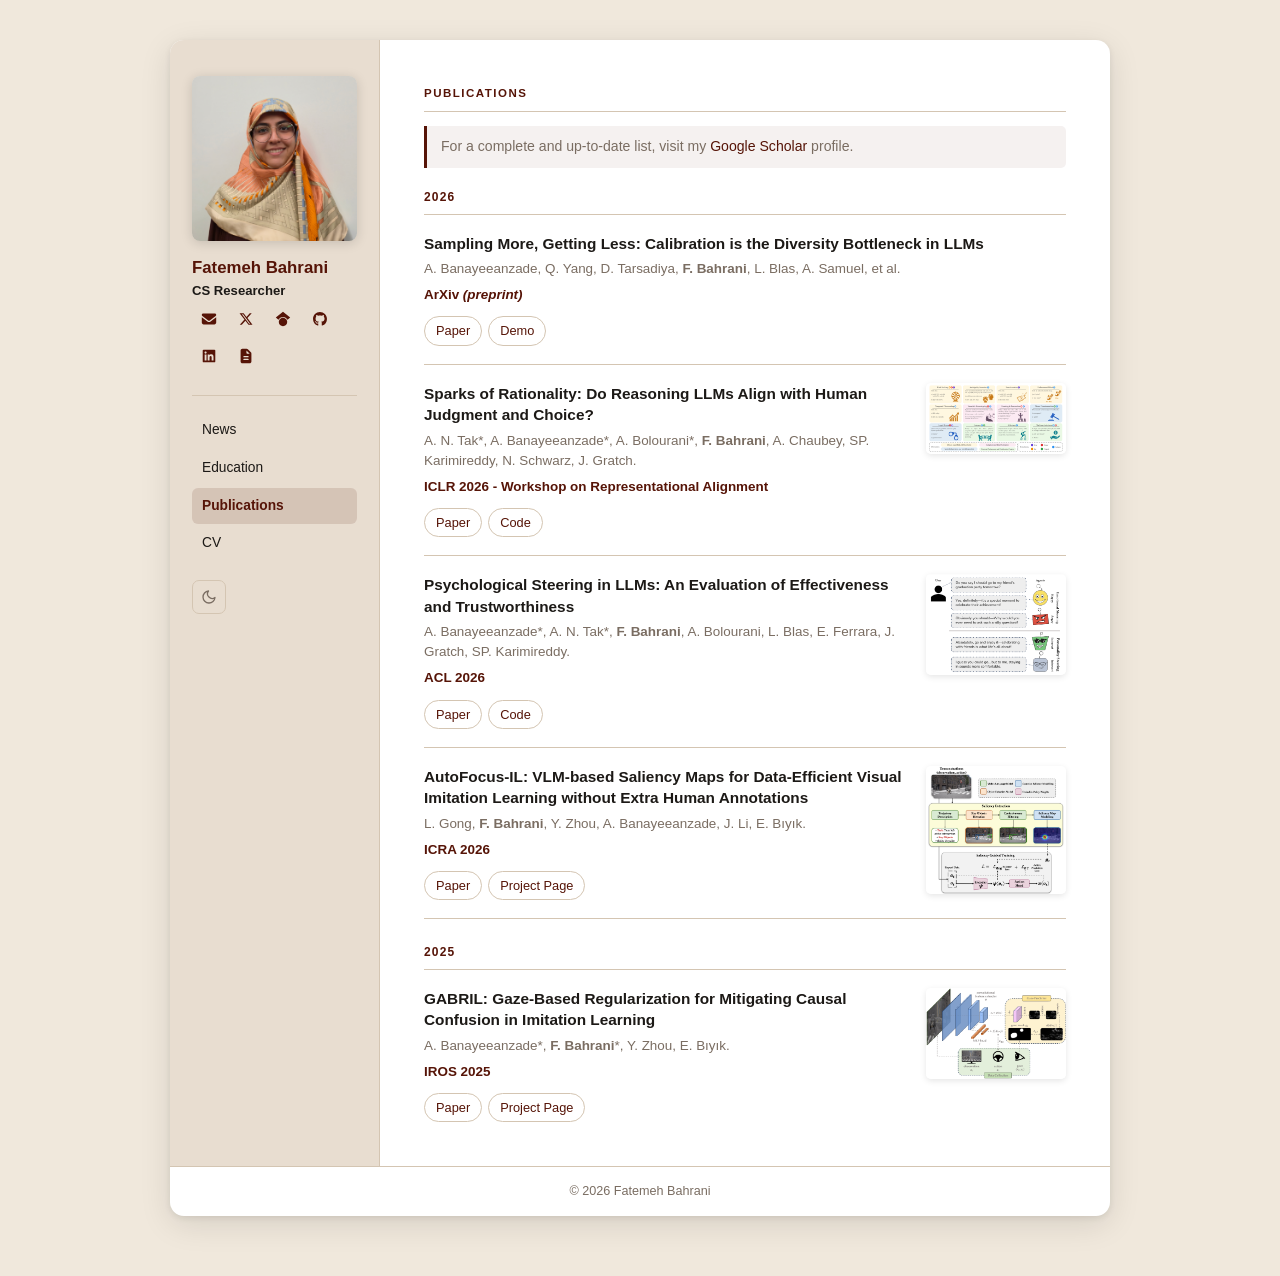
==== publications.html @ 6a48726f "Change design and Add news section and Update the info and Add dark mode" ====
<!DOCTYPE html>
<html lang="en">
<head>
  <!-- Prevent flash of wrong theme -->
  <script>
    (function(){
      var t = localStorage.getItem('theme');
      if (t) document.documentElement.setAttribute('data-theme', t);
    })();
  </script>
  <meta charset="UTF-8">
  <meta name="viewport" content="width=device-width, initial-scale=1">
  <title>Publications &ndash; Fatemeh Bahrani</title>
  <link rel="stylesheet" href="style.css">
</head>
<body>
<div class="layout">

  <!-- ── Sidebar ─────────────────────────────────────────── -->
  <aside class="sidebar">
    <div class="sidebar-inner">

      <a href="index.html" tabindex="-1" aria-hidden="true">
        <img class="sidebar-photo" src="images/profile-image.jpg" alt="Fatemeh Bahrani">
      </a>

      <p class="sidebar-name"><a href="index.html">Fatemeh Bahrani</a></p>
      <p class="sidebar-role">CS Researcher</p>
      <!-- <p class="sidebar-affil">University of Southern California</p> -->

      <div class="sidebar-icons">

        <a href="mailto:nf.bahrani@gmail.com" title="Email" aria-label="Email">
          <svg xmlns="http://www.w3.org/2000/svg" viewBox="0 0 640 640" aria-hidden="true">
            <path fill="currentColor" d="M112 128C85.5 128 64 149.5 64 176C64 191.1 71.1 205.3 83.2 214.4L291.2 370.4C308.3 383.2 331.7 383.2 348.8 370.4L556.8 214.4C568.9 205.3 576 191.1 576 176C576 149.5 554.5 128 528 128L112 128zM64 260L64 448C64 483.3 92.7 512 128 512L512 512C547.3 512 576 483.3 576 448L576 260L377.6 408.8C343.5 434.4 296.5 434.4 262.4 408.8L64 260z"/>
          </svg>
        </a>

        <a href="https://x.com/nfbhrn" title="X (Twitter)" aria-label="X (Twitter)">
          <svg xmlns="http://www.w3.org/2000/svg" viewBox="0 0 640 640" aria-hidden="true">
            <path fill="currentColor" d="M453.2 112L523.8 112L369.6 288.2L551 528L409 528L297.7 382.6L170.5 528L99.8 528L264.7 339.5L90.8 112L236.4 112L336.9 244.9L453.2 112zM428.4 485.8L467.5 485.8L215.1 152L173.1 152L428.4 485.8z"/>
          </svg>
        </a>

        <a href="https://scholar.google.com/citations?user=3tdMZ68AAAAJ&hl=en" title="Google Scholar" aria-label="Google Scholar">
          <svg xmlns="http://www.w3.org/2000/svg" viewBox="0 0 640 640" aria-hidden="true">
            <path fill="currentColor" d="M454.9 362.5C454.9 362.5 454.9 362.6 455 362.6C464.2 382 469.4 403.7 469.4 426.6C469.3 509.1 402.5 576 320 576C237.5 576 170.7 509.1 170.7 426.7C170.7 403.8 175.9 382.1 185.1 362.7C186.8 359.1 188.7 355.5 190.7 352C195.1 344.4 200.1 337.3 205.7 330.7C233.1 298.1 274.2 277.4 320.1 277.4C353.7 277.4 384.7 288.5 409.7 307.3C418.8 314.2 427.1 322 434.5 330.8C440.1 337.4 445.1 344.6 449.5 352.1C451.5 355.5 453.3 359.1 455 362.6L454.9 362.5zM481.3 343.7C451.2 285.3 390.3 245.3 320 245.3C249.7 245.3 188.8 285.3 158.7 343.7L64 266.7L320 64L576 266.7L481.3 343.8L481.3 343.7z"/>
          </svg>
        </a>

        <a href="https://github.com/nfbahrani" title="GitHub" aria-label="GitHub">
          <svg xmlns="http://www.w3.org/2000/svg" viewBox="0 0 640 640" aria-hidden="true">
            <path fill="currentColor" d="M237.9 461.4C237.9 463.4 235.6 465 232.7 465C229.4 465.3 227.1 463.7 227.1 461.4C227.1 459.4 229.4 457.8 232.3 457.8C235.3 457.5 237.9 459.1 237.9 461.4zM206.8 456.9C206.1 458.9 208.1 461.2 211.1 461.8C213.7 462.8 216.7 461.8 217.3 459.8C217.9 457.8 216 455.5 213 454.6C210.4 453.9 207.5 454.9 206.8 456.9zM251 455.2C248.1 455.9 246.1 457.8 246.4 460.1C246.7 462.1 249.3 463.4 252.3 462.7C255.2 462 257.2 460.1 256.9 458.1C256.6 456.2 253.9 454.9 251 455.2zM316.8 72C178.1 72 72 177.3 72 316C72 426.9 141.8 521.8 241.5 555.2C254.3 557.5 258.8 549.6 258.8 543.1C258.8 536.9 258.5 502.7 258.5 481.7C258.5 481.7 188.5 496.7 173.8 451.9C173.8 451.9 162.4 422.8 146 415.3C146 415.3 123.1 399.6 147.6 399.9C147.6 399.9 172.5 401.9 186.2 425.7C208.1 464.3 244.8 453.2 259.1 446.6C261.4 430.6 267.9 419.5 275.1 412.9C219.2 406.7 162.8 398.6 162.8 302.4C162.8 274.9 170.4 261.1 186.4 243.5C183.8 237 175.3 210.2 189 175.6C209.9 169.1 258 202.6 258 202.6C278 197 299.5 194.1 320.8 194.1C342.1 194.1 363.6 197 383.6 202.6C383.6 202.6 431.7 169 452.6 175.6C466.3 210.3 457.8 237 455.2 243.5C471.2 261.2 481 275 481 302.4C481 398.9 422.1 406.6 366.2 412.9C375.4 420.8 383.2 435.8 383.2 459.3C383.2 493 382.9 534.7 382.9 542.9C382.9 549.4 387.5 557.3 400.2 555C500.2 521.8 568 426.9 568 316C568 177.3 455.5 72 316.8 72zM169.2 416.9C167.9 417.9 168.2 420.2 169.9 422.1C171.5 423.7 173.8 424.4 175.1 423.1C176.4 422.1 176.1 419.8 174.4 417.9C172.8 416.3 170.5 415.6 169.2 416.9zM158.4 408.8C157.7 410.1 158.7 411.7 160.7 412.7C162.3 413.7 164.3 413.4 165 412C165.7 410.7 164.7 409.1 162.7 408.1C160.7 407.5 159.1 407.8 158.4 408.8zM190.8 444.4C189.2 445.7 189.8 448.7 192.1 450.6C194.4 452.9 197.3 453.2 198.6 451.6C199.9 450.3 199.3 447.3 197.3 445.4C195.1 443.1 192.1 442.8 190.8 444.4zM179.4 429.7C177.8 430.7 177.8 433.3 179.4 435.6C181 437.9 183.7 438.9 185 437.9C186.6 436.6 186.6 434 185 431.7C183.6 429.4 181 428.4 179.4 429.7z"/>
          </svg>
        </a>

        <a href="https://linkedin.com/in/fatemeh-bahrani" title="LinkedIn" aria-label="LinkedIn">
          <svg xmlns="http://www.w3.org/2000/svg" viewBox="0 0 640 640" aria-hidden="true">
            <path fill="currentColor" d="M512 96L127.9 96C110.3 96 96 110.5 96 128.3L96 511.7C96 529.5 110.3 544 127.9 544L512 544C529.6 544 544 529.5 544 511.7L544 128.3C544 110.5 529.6 96 512 96zM231.4 480L165 480L165 266.2L231.5 266.2L231.5 480L231.4 480zM198.2 160C219.5 160 236.7 177.2 236.7 198.5C236.7 219.8 219.5 237 198.2 237C176.9 237 159.7 219.8 159.7 198.5C159.7 177.2 176.9 160 198.2 160zM480.3 480L413.9 480L413.9 376C413.9 351.2 413.4 319.3 379.4 319.3C344.8 319.3 339.5 346.3 339.5 374.2L339.5 480L273.1 480L273.1 266.2L336.8 266.2L336.8 295.4L337.7 295.4C346.6 278.6 368.3 260.9 400.6 260.9C467.8 260.9 480.3 305.2 480.3 362.8L480.3 480z"/>
          </svg>
        </a>

        <a href="files/Fatemeh_Bahrani_CV.pdf" title="Download CV" aria-label="Download CV" target="_blank">
          <svg xmlns="http://www.w3.org/2000/svg" viewBox="0 0 640 640" aria-hidden="true">
            <path fill="currentColor" d="M128 128C128 92.7 156.7 64 192 64L341.5 64C358.5 64 374.8 70.7 386.8 82.7L493.3 189.3C505.3 201.3 512 217.6 512 234.6L512 512C512 547.3 483.3 576 448 576L192 576C156.7 576 128 547.3 128 512L128 128zM336 122.5L336 216C336 229.3 346.7 240 360 240L453.5 240L336 122.5zM248 320C234.7 320 224 330.7 224 344C224 357.3 234.7 368 248 368L392 368C405.3 368 416 357.3 416 344C416 330.7 405.3 320 392 320L248 320zM248 416C234.7 416 224 426.7 224 440C224 453.3 234.7 464 248 464L392 464C405.3 464 416 453.3 416 440C416 426.7 405.3 416 392 416L248 416z"/>
          </svg>
        </a>

      </div>

      <nav class="sidebar-nav">
        <a href="index.html#news">News</a>
        <a href="index.html#education">Education</a>
        <a href="publications.html" class="nav-active">Publications</a>
        <a href="files/Fatemeh_Bahrani_CV.pdf" target="_blank">CV</a>
      </nav>

      <button id="theme-toggle" class="theme-toggle" aria-label="Switch to dark mode" title="Switch to dark mode">
        <svg class="icon-moon" viewBox="0 0 24 24" aria-hidden="true">
          <path d="M21 12.79A9 9 0 1 1 11.21 3 7 7 0 0 0 21 12.79z"/>
        </svg>
        <svg class="icon-sun" viewBox="0 0 24 24" aria-hidden="true">
          <circle cx="12" cy="12" r="5"/>
          <line x1="12" y1="1" x2="12" y2="3"/>
          <line x1="12" y1="21" x2="12" y2="23"/>
          <line x1="4.22" y1="4.22" x2="5.64" y2="5.64"/>
          <line x1="18.36" y1="18.36" x2="19.78" y2="19.78"/>
          <line x1="1" y1="12" x2="3" y2="12"/>
          <line x1="21" y1="12" x2="23" y2="12"/>
          <line x1="4.22" y1="19.78" x2="5.64" y2="18.36"/>
          <line x1="18.36" y1="5.64" x2="19.78" y2="4.22"/>
        </svg>
      </button>

    </div>
  </aside>

  <!-- ── Main content ──────────────────────────────────────── -->
  <main class="main">

    <section id="publications">
      <h2>Publications</h2>

      <p class="scholar-note">
        For a complete and up-to-date list, visit my
        <a href="https://scholar.google.com/citations?user=3tdMZ68AAAAJ&hl=en" target="_blank" rel="noopener">Google Scholar</a> profile.
      </p>

      <h3 class="pub-year-label">2026</h3>

      <div class="publication-prj-item">
        <div class="pub-text">
          <div class="pub-title">Sampling More, Getting Less: Calibration is the Diversity Bottleneck in LLMs</div>
          <div class="pub-authors">A. Banayeeanzade, Q. Yang, D. Tarsadiya, <b>F. Bahrani</b>, L. Blas, A. Samuel, et al.</div>
          <div class="pub-venue">ArXiv <em>(preprint)</em></div>
          <div class="pub-links">
            <a href="https://arxiv.org/abs/2605.11128">Paper</a>
            <a href="https://diversitycalibration.github.io/">Demo</a>
          </div>
        </div>
      </div>

      <div class="publication-prj-item">
        <div class="pub-img">
          <img src="images/paper_img/sparks_of_rationality.png" alt="Sparks of Rationality figure">
        </div>
        <div class="pub-text">
          <div class="pub-title">Sparks of Rationality: Do Reasoning LLMs Align with Human Judgment and Choice?</div>
          <div class="pub-authors">A. N. Tak*, A. Banayeeanzade*, A. Bolourani*, <b>F. Bahrani</b>, A. Chaubey, SP. Karimireddy, N. Schwarz, J. Gratch.</div>
          <div class="pub-venue">ICLR 2026 - Workshop on Representational Alignment</div>
          <div class="pub-links">
            <a href="https://www.arxiv.org/abs/2601.22329">Paper</a>
            <a href="https://github.com/AlaNekTak/DLLM">Code</a>
          </div>
        </div>
      </div>

      <div class="publication-prj-item">
        <div class="pub-img">
          <img src="images/paper_img/psyset.png" alt="PsySet figure">
        </div>
        <div class="pub-text">
          <div class="pub-title">Psychological Steering in LLMs: An Evaluation of Effectiveness and Trustworthiness</div>
          <div class="pub-authors">A. Banayeeanzade*, A. N. Tak*, <b>F. Bahrani</b>, A. Bolourani, L. Blas, E. Ferrara, J. Gratch, SP. Karimireddy.</div>
          <div class="pub-venue">ACL 2026</div>
          <div class="pub-links">
            <a href="https://arxiv.org/abs/2510.04484">Paper</a>
            <a href="https://github.com/aminbana/PsySet">Code</a>
          </div>
        </div>
      </div>

      <div class="publication-prj-item">
        <div class="pub-img">
          <img src="images/paper_img/autofocus.png" alt="AutoFocus-IL figure">
        </div>
        <div class="pub-text">
          <div class="pub-title">AutoFocus-IL: VLM-based Saliency Maps for Data-Efficient Visual Imitation Learning without Extra Human Annotations</div>
          <div class="pub-authors">L. Gong, <b>F. Bahrani</b>, Y. Zhou, A. Banayeeanzade, J. Li, E. Bıyık.</div>
          <div class="pub-venue">ICRA 2026</div>
          <div class="pub-links">
            <a href="https://arxiv.org/abs/2511.18617">Paper</a>
            <a href="https://autofocus-il.github.io/">Project Page</a>
          </div>
        </div>
      </div>

      <h3 class="pub-year-label">2025</h3>

      <div class="publication-prj-item">
        <div class="pub-img">
          <img src="images/paper_img/GABRIL.png" alt="GABRIL figure">
        </div>
        <div class="pub-text">
          <div class="pub-title">GABRIL: Gaze-Based Regularization for Mitigating Causal Confusion in Imitation Learning</div>
          <div class="pub-authors">A. Banayeeanzade*, <b>F. Bahrani</b>*, Y. Zhou, E. Bıyık.</div>
          <div class="pub-venue">IROS 2025</div>
          <div class="pub-links">
            <a href="https://arxiv.org/abs/2507.19647">Paper</a>
            <a href="https://liralab.usc.edu/gabril/">Project Page</a>
          </div>
        </div>
      </div>

    </section>

  </main>

  <!-- ── Footer (spans both columns) ─────────────────────── -->
  <footer class="page-footer">
    <span>&copy; 2026 Fatemeh Bahrani</span>
    <!-- <span class="footer-sep">&middot;</span> -->
    <!-- <span>Content licensed under <a href="https://creativecommons.org/licenses/by/4.0/" target="_blank" rel="noopener">CC BY 4.0</a></span> -->
  </footer>

</div>

<script>
  (function () {
    var btn = document.getElementById('theme-toggle');

    function isDark() {
      return document.documentElement.getAttribute('data-theme') === 'dark'
        || (!document.documentElement.getAttribute('data-theme')
            && window.matchMedia('(prefers-color-scheme: dark)').matches);
    }

    function updateLabel() {
      var dark = isDark();
      btn.setAttribute('aria-label', dark ? 'Switch to light mode' : 'Switch to dark mode');
      btn.setAttribute('title',      dark ? 'Switch to light mode' : 'Switch to dark mode');
    }

    updateLabel();

    btn.addEventListener('click', function () {
      var next = isDark() ? 'light' : 'dark';
      document.documentElement.setAttribute('data-theme', next);
      localStorage.setItem('theme', next);
      updateLabel();
    });
  })();
</script>
</body>
</html>
---- style.css ----
/* =============================================================
   THEME — edit only the two marked lines to restyle the site.
   Light and dark accents are set separately; the backgrounds
   and text colors automatically follow the warm palette.

   Light accent ideas:
     Deep teal:      #0d6e6e / dark #085252
     Navy:           #1b3d6f / dark #112849
     Forest:         #2d5a27 / dark #1e3d1a

   Dark-mode accent ideas (shown on a dark background):
     Teal light:     #5ac8c8
     Indigo light:   #8899dd
     Sage light:     #7ab878
   ============================================================= */
:root {
  /* ── Light mode ──────────────────────────────────────────── */
  --accent:      #561407;     /* ← change me            */
  --accent-dark: #3d0d05;     /* ← change me (hover)    */

  --bg:          #f0e8dc;     /* warm parchment page bg  */
  --sidebar-bg:  #e8ddd0;     /* sidebar tint            */
  --card-bg:     #ffffff;     /* main content            */
  --text:        #1c1916;     /* warm near-black         */
  --text-light:  #7a6d62;     /* muted                   */
  --border:      #d4c5b2;     /* dividers                */

  color-scheme: light dark;
}

/* ── Dark mode — applied by system pref or [data-theme="dark"] */
@media (prefers-color-scheme: dark) {
  :root:not([data-theme="light"]) {
    --accent:      #d07060;
    --accent-dark: #e58878;
    --bg:          #100e0c;
    --sidebar-bg:  #191511;
    --card-bg:     #201c18;
    --text:        #e0d8cc;
    --text-light:  #8a7f74;
    --border:      #332c24;
  }
}
[data-theme="dark"] {
  --accent:      #d07060;
  --accent-dark: #e58878;
  --bg:          #100e0c;
  --sidebar-bg:  #191511;
  --card-bg:     #201c18;
  --text:        #e0d8cc;
  --text-light:  #8a7f74;
  --border:      #332c24;
}

/* ── Reset ──────────────────────────────────────────────────── */
*, *::before, *::after { box-sizing: border-box; }

body {
  margin: 0;
  padding: 40px 16px 60px;
  background: var(--bg);
  font-family: 'Helvetica Neue', Arial, sans-serif;
  font-size: 15px;
  line-height: 1.65;
  color: var(--text);
  transition: background-color 0.3s ease, color 0.3s ease;
}

/* ── Base link — subtle animated underline ──────────────────── */
a {
  color: var(--accent);
  text-decoration: none;
  transition: color 0.2s ease;
}
a:hover { color: var(--accent-dark); text-decoration: none; }

/* Inline text links get a sliding underline */
.about a,
.news-item a,
.pub-text a:not(.pub-links a),
.scholar-note a {
  background-image: linear-gradient(var(--accent), var(--accent));
  background-size: 0% 1.5px;
  background-position: 0 100%;
  background-repeat: no-repeat;
  transition: background-size 0.28s ease, color 0.2s ease;
  padding-bottom: 1px;
}
.about a:hover,
.news-item a:hover,
.pub-text a:not(.pub-links a):hover,
.scholar-note a:hover {
  background-size: 100% 1.5px;
}

/* ── Page grid ──────────────────────────────────────────────── */
.layout {
  display: grid;
  grid-template-columns: 210px 1fr;
  grid-template-rows: 1fr auto;   /* content row + footer row  */
  max-width: 940px;
  margin: 0 auto;
  background: var(--card-bg);
  border-radius: 14px;
  box-shadow: 0 2px 6px rgba(0,0,0,0.08), 0 8px 32px rgba(0,0,0,0.11);
  overflow: clip;                 /* rounds corners without killing sticky */
  transition: background-color 0.3s ease, box-shadow 0.3s ease;
}

[data-theme="dark"] .layout {
  box-shadow: 0 2px 6px rgba(0,0,0,0.5), 0 8px 32px rgba(0,0,0,0.6);
}
@media (prefers-color-scheme: dark) {
  :root:not([data-theme="light"]) .layout {
    box-shadow: 0 2px 6px rgba(0,0,0,0.5), 0 8px 32px rgba(0,0,0,0.6);
  }
}

/* ── Sidebar ────────────────────────────────────────────────── */
.sidebar {
  grid-column: 1;
  grid-row: 1;
  background: var(--sidebar-bg);
  border-right: 1px solid var(--border);
  transition: background-color 0.3s ease, border-color 0.3s ease;
}

.sidebar-inner {
  position: sticky;
  top: 20px;
  padding: 36px 22px;
  max-height: calc(100vh - 40px);
  overflow-y: auto;
  scrollbar-width: none;
}
.sidebar-inner::-webkit-scrollbar { display: none; }

.sidebar-photo {
  display: block;
  width: 100%;
  border-radius: 8px;
  box-shadow: 0 2px 12px rgba(0,0,0,0.15);
}

.sidebar-name {
  margin: 16px 0 3px;
  font-size: 1.05rem;
  font-weight: 700;
  color: var(--accent);
  line-height: 1.3;
  transition: color 0.3s ease;
}
.sidebar-name a { color: inherit; }
.sidebar-name a:hover { color: var(--accent-dark); }

.sidebar-role {
  margin: 0 0 2px;
  font-size: 0.82rem;
  font-weight: 600;
  color: var(--text);
  line-height: 1.4;
  transition: color 0.3s ease;
}

.sidebar-affil {
  margin: 0 0 18px;
  font-size: 0.78rem;
  color: var(--text-light);
  line-height: 1.4;
  transition: color 0.3s ease;
}

/* ── Social icons ───────────────────────────────────────────── */
.sidebar-icons {
  display: flex;
  flex-wrap: wrap;
  gap: 3px;
  margin-bottom: 22px;
}

.sidebar-icons a {
  display: inline-flex;
  align-items: center;
  justify-content: center;
  width: 34px;
  height: 34px;
  border-radius: 7px;
  color: var(--accent);
  transition: background 0.16s ease, color 0.16s ease, transform 0.16s ease, box-shadow 0.16s ease;
}
.sidebar-icons a:hover {
  background: var(--accent);
  color: #fff;
  transform: translateY(-3px);
  box-shadow: 0 4px 10px rgba(0,0,0,0.2);
}
.sidebar-icons svg {
  width: 18px;
  height: 18px;
  display: block;
  flex-shrink: 0;
}

/* ── Sidebar nav ────────────────────────────────────────────── */
.sidebar-nav {
  display: flex;
  flex-direction: column;
  gap: 1px;
  border-top: 1px solid var(--border);
  padding-top: 16px;
  transition: border-color 0.3s ease;
}

.sidebar-nav a {
  display: block;
  padding: 7px 10px;
  border-radius: 6px;
  font-size: 0.86rem;
  font-weight: 500;
  color: var(--text);
  transition: background 0.16s ease, color 0.16s ease, padding-left 0.2s ease;
}
.sidebar-nav a:hover {
  background: rgba(0,0,0,0.06);
  color: var(--accent);
  padding-left: 16px;
}
.sidebar-nav a.nav-active {
  background: rgba(86, 20, 7, 0.1);
  background: color-mix(in srgb, var(--accent) 12%, transparent);
  color: var(--accent);
  font-weight: 700;
}
[data-theme="dark"] .sidebar-nav a:hover {
  background: rgba(255,255,255,0.06);
}

/* ── Theme toggle ───────────────────────────────────────────── */
.theme-toggle {
  display: inline-flex;
  align-items: center;
  justify-content: center;
  width: 34px;
  height: 34px;
  margin-top: 18px;
  border-radius: 7px;
  border: 1px solid var(--border);
  background: transparent;
  color: var(--text-light);
  cursor: pointer;
  transition: background 0.16s ease, color 0.16s ease, border-color 0.16s ease,
              transform 0.16s ease, box-shadow 0.16s ease;
}
.theme-toggle:hover {
  background: var(--accent);
  color: #fff;
  border-color: var(--accent);
  transform: translateY(-2px);
  box-shadow: 0 4px 10px rgba(0,0,0,0.2);
}
.theme-toggle svg {
  width: 16px;
  height: 16px;
  display: block;
  flex-shrink: 0;
  stroke: currentColor;
  fill: none;
  stroke-width: 2;
  stroke-linecap: round;
  stroke-linejoin: round;
}
/* icon visibility */
/* Use .theme-toggle prefix to beat .theme-toggle svg { display: block } (0,1,1) */
.theme-toggle .icon-sun { display: none; }
[data-theme="dark"] .theme-toggle .icon-moon { display: none; }
[data-theme="dark"] .theme-toggle .icon-sun  { display: block; }
@media (prefers-color-scheme: dark) {
  :root:not([data-theme="light"]) .theme-toggle .icon-moon { display: none; }
  :root:not([data-theme="light"]) .theme-toggle .icon-sun  { display: block; }
}

/* ── Main content ───────────────────────────────────────────── */
.main {
  grid-column: 2;
  grid-row: 1;
  padding: 44px;
  min-width: 0;
  transition: background-color 0.3s ease;
}

.main section {
  margin-bottom: 34px;
  padding: 0;
  background: none;
  box-shadow: none;
  border-radius: 0;
}
.main section:last-child { margin-bottom: 0; }

.main h2 {
  margin: 0 0 14px;
  font-size: 0.72rem;
  font-weight: 700;
  letter-spacing: 0.13em;
  text-transform: uppercase;
  color: var(--accent);
  padding-bottom: 8px;
  border-bottom: 1.5px solid var(--border);
  transition: color 0.3s ease, border-color 0.3s ease;
}

/* ── About ──────────────────────────────────────────────────── */
.about p {
  margin: 0;
  font-size: 0.96rem;
  line-height: 1.8;
  text-align: justify;
}

/* ── News ───────────────────────────────────────────────────── */
.news-scroll {
  max-height: 215px;
  overflow-y: auto;
  scrollbar-width: thin;
  scrollbar-color: var(--border) transparent;
}
.news-scroll::-webkit-scrollbar { width: 3px; }
.news-scroll::-webkit-scrollbar-track { background: transparent; }
.news-scroll::-webkit-scrollbar-thumb { background: var(--border); border-radius: 2px; }

.news-item {
  display: flex;
  gap: 14px;
  padding: 9px 0;
  border-bottom: 1px solid var(--border);
  font-size: 0.88rem;
  line-height: 1.5;
  transition: border-color 0.3s ease;
}
.news-item:last-child { border-bottom: none; padding-bottom: 0; }

.news-date {
  flex: 0 0 64px;
  padding-top: 2px;
  font-size: 0.75rem;
  font-weight: 700;
  color: var(--text-light);
  letter-spacing: 0.01em;
  transition: color 0.3s ease;
}

/* ── Education ──────────────────────────────────────────────── */
.main ul { list-style: none; margin: 0; padding: 0; }
.main ul li { font-size: 0.94rem; margin-bottom: 6px; }

/* ── Publications ───────────────────────────────────────────── */
.scholar-note {
  font-size: 0.88rem;
  color: var(--text-light);
  margin: 0 0 20px;
  padding: 10px 14px;
  background: rgba(86, 20, 7, 0.05);
  background: color-mix(in srgb, var(--accent) 6%, transparent);
  border-left: 3px solid var(--accent);
  border-radius: 0 5px 5px 0;
  line-height: 1.55;
  transition: background-color 0.3s ease, border-color 0.3s ease, color 0.3s ease;
}

.pub-year-label {
  margin: 24px 0 0;
  font-size: 0.75rem;
  font-weight: 700;
  letter-spacing: 0.1em;
  text-transform: uppercase;
  color: var(--accent);
  border-bottom: 1px solid var(--border);
  padding-bottom: 6px;
  transition: color 0.3s ease, border-color 0.3s ease;
}
.pub-year-label:first-of-type { margin-top: 0; }

.publication-prj-item {
  display: flex;
  align-items: flex-start;
  gap: 18px;
  padding: 18px 0;
  border-bottom: 1px solid var(--border);
  transition: border-color 0.3s ease;
}
.publication-prj-item:last-child { border-bottom: none; padding-bottom: 0; }

.pub-img { flex: 0 0 140px; order: 1; }
.pub-img img {
  width: 100%;
  height: auto;
  border-radius: 5px;
  box-shadow: 0 2px 6px rgba(0,0,0,0.1);
  display: block;
}

.pub-text { flex: 1; min-width: 0; }

.pub-title {
  font-size: 0.96rem;
  font-weight: 600;
  margin-bottom: 5px;
  line-height: 1.4;
  color: var(--text);
  transition: color 0.3s ease;
}
.pub-authors {
  font-size: 0.84rem;
  color: var(--text-light);
  margin-bottom: 5px;
  line-height: 1.5;
  transition: color 0.3s ease;
}
.pub-venue {
  font-size: 0.84rem;
  font-weight: 700;
  color: var(--accent);
  margin-bottom: 10px;
  transition: color 0.3s ease;
}

/* Pill buttons for pub links */
.pub-links { display: flex; flex-wrap: wrap; gap: 6px; }
.pub-links a {
  display: inline-block;
  padding: 3px 11px;
  border-radius: 100px;
  border: 1px solid var(--border);
  font-size: 0.8rem;
  font-weight: 500;
  color: var(--accent);
  transition: background 0.16s ease, color 0.16s ease, border-color 0.16s ease,
              transform 0.12s ease, box-shadow 0.16s ease;
}
.pub-links a:hover {
  background: var(--accent);
  color: #ffffff;
  border-color: var(--accent);
  transform: translateY(-2px);
  box-shadow: 0 3px 8px rgba(0,0,0,0.18);
}

/* ── Page footer ────────────────────────────────────────────── */
.page-footer {
  grid-column: 1 / -1;
  grid-row: 2;
  padding: 14px 28px;
  border-top: 1px solid var(--border);
  text-align: center;
  font-size: 0.79rem;
  color: var(--text-light);
  transition: background-color 0.3s ease, border-color 0.3s ease, color 0.3s ease;
}
.page-footer .footer-sep { margin: 0 7px; opacity: 0.5; }
.page-footer a {
  color: var(--text-light);
  text-decoration: underline;
  text-underline-offset: 3px;
  transition: color 0.2s ease;
}
.page-footer a:hover { color: var(--accent); }

/* ── Responsive — collapse sidebar (≤ 680 px) ──────────────── */
@media (max-width: 680px) {
  body { padding: 0; }

  .layout {
    grid-template-columns: 1fr;
    grid-template-rows: auto 1fr auto;
    border-radius: 0;
    box-shadow: none;
    min-height: 100dvh;
  }

  .sidebar {
    grid-column: 1;
    grid-row: 1;
    border-right: none;
    border-bottom: 1px solid var(--border);
  }

  .sidebar-inner {
    position: static;
    max-height: none;
    padding: 24px 20px 20px;
    display: flex;
    flex-direction: column;
    align-items: center;
    text-align: center;
  }

  .sidebar-photo {
    width: 110px;
    border-radius: 50%;
  }

  .sidebar-icons { justify-content: center; }

  .sidebar-nav {
    flex-direction: row;
    flex-wrap: wrap;
    justify-content: center;
    border-top: 1px solid var(--border);
    padding-top: 12px;
    width: 100%;
    gap: 2px 0;
  }
  .sidebar-nav a { padding: 5px 12px; }
  .sidebar-nav a:hover { padding-left: 12px; }

  .theme-toggle { margin-top: 12px; }

  .main { grid-column: 1; grid-row: 2; padding: 28px 20px; }

  .page-footer { grid-column: 1; grid-row: 3; }

  .about p { text-align: left; }

  .pub-img { display: none; }
}

@media (max-width: 380px) {
  .sidebar-icons a { width: 32px; height: 32px; }
  .sidebar-icons svg { width: 16px; height: 16px; }
  .news-date { flex: 0 0 56px; }
}
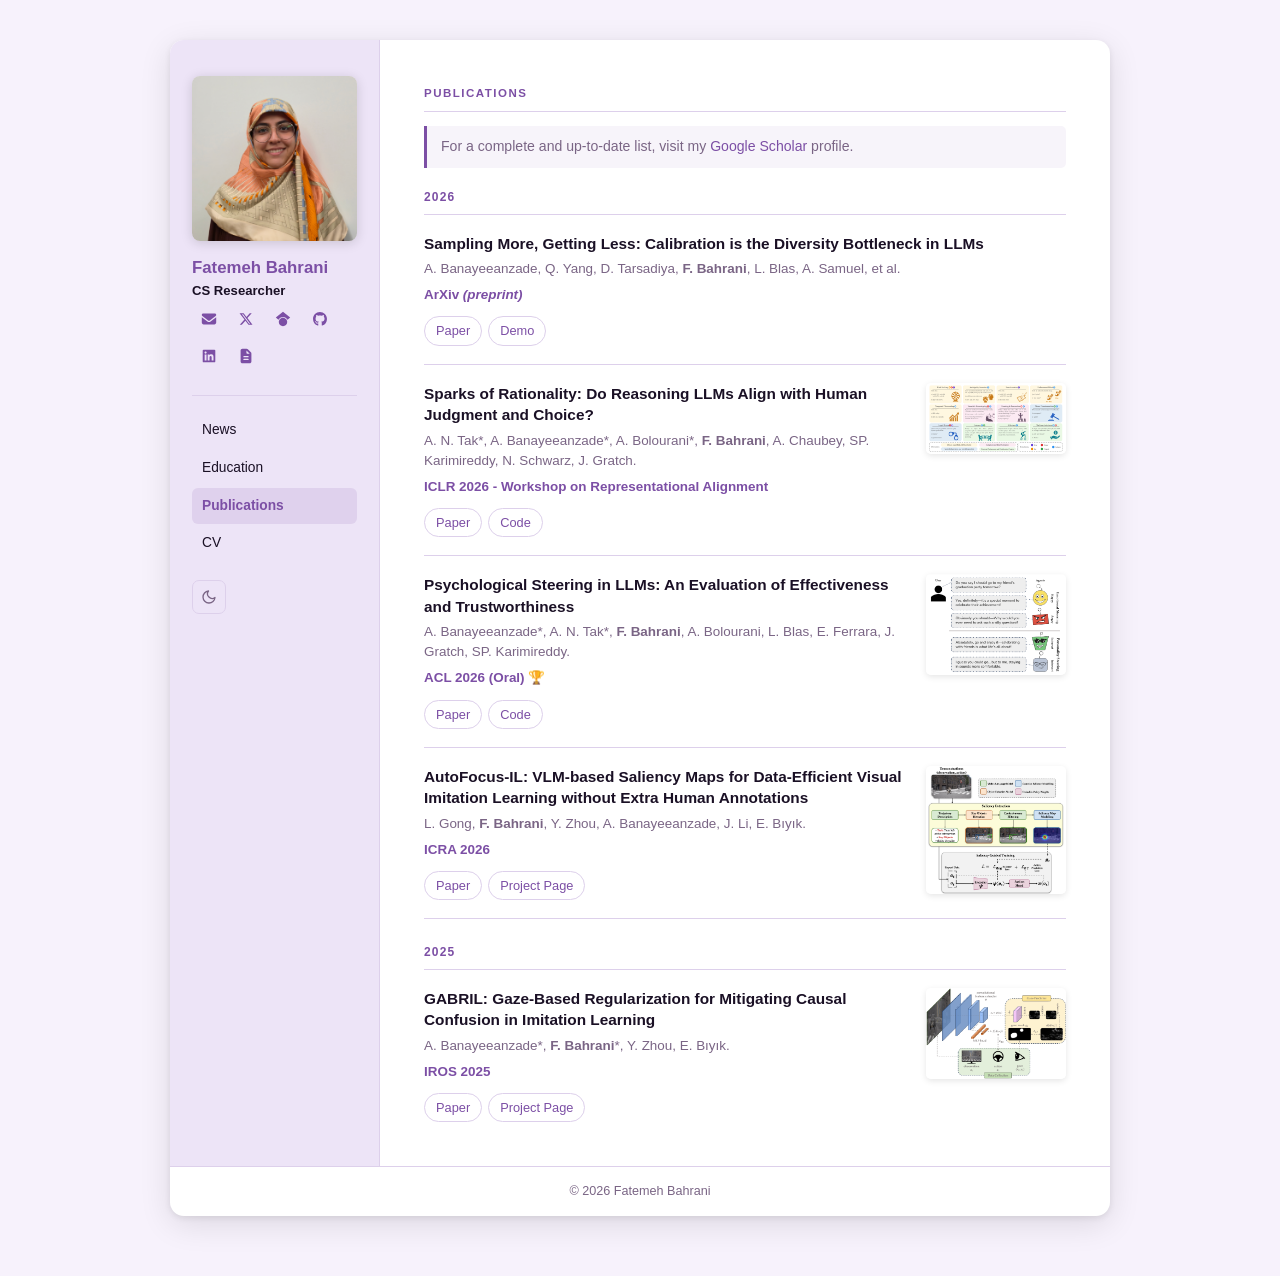
==== commit a93398a9: "minor edits" ====
--- a/publications.html
+++ b/publications.html
@@ -142,7 +142,7 @@
         <div class="pub-text">
           <div class="pub-title">Psychological Steering in LLMs: An Evaluation of Effectiveness and Trustworthiness</div>
           <div class="pub-authors">A. Banayeeanzade*, A. N. Tak*, <b>F. Bahrani</b>, A. Bolourani, L. Blas, E. Ferrara, J. Gratch, SP. Karimireddy.</div>
-          <div class="pub-venue">ACL 2026</div>
+          <div class="pub-venue">ACL 2026 (Oral) 🏆</div>
           <div class="pub-links">
             <a href="https://arxiv.org/abs/2510.04484">Paper</a>
             <a href="https://github.com/aminbana/PsySet">Code</a>
--- a/style.css
+++ b/style.css
@@ -1,55 +1,109 @@
 /* =============================================================
-   THEME — edit only the two marked lines to restyle the site.
-   Light and dark accents are set separately; the backgrounds
-   and text colors automatically follow the warm palette.
-
-   Light accent ideas:
-     Deep teal:      #0d6e6e / dark #085252
-     Navy:           #1b3d6f / dark #112849
-     Forest:         #2d5a27 / dark #1e3d1a
-
-   Dark-mode accent ideas (shown on a dark background):
-     Teal light:     #5ac8c8
-     Indigo light:   #8899dd
-     Sage light:     #7ab878
+   THEME — swap the values in :root and [data-theme="dark"]
+   to change the whole site palette.
+
+   ── SAVED PRESETS ────────────────────────────────────────────
+
+   PURPLE (current)
+     Light: --accent:#7c4fa5;  
+     --accent-dark:#5e3880;
+            --bg:#f7f2fc;  
+            --sidebar-bg:#ede4f7;  
+            --border:#ddd0eb;
+            --text:#1a1025;  
+            --text-light:#7a6585;
+     Dark:  --accent:#c8a0e0;  
+            --accent-dark:#dab8f0;
+            --bg:#110d18;  
+            --sidebar-bg:#1a1228;  
+            --card-bg:#201530;
+            --text:#ede0f5;  
+            --text-light:#9a85a8;  
+            --border:#362548;
+     rgba fallbacks: 124,79,165;
+
+   BLUE — A · Sky  (soft, airy)
+     Light: --accent:#2878c3;  
+            --accent-dark:#1a5a9a;
+            --bg:#f0f7ff;  
+            --sidebar-bg:#e0edfb; 
+            --border:#c8dff5;
+            --text:#0d1c30;  
+            --text-light:#5a7898;
+     Dark:  --accent:#7ec8f8;  
+            --accent-dark:#a8d8ff;
+            --bg:#0a0f1a;  
+            --sidebar-bg:#101828; 
+            --card-bg:#152035;
+            --text:#d5e8f8;  
+            --text-light:#6890b0;  
+            --border:#1c3050;
+     rgba fallbacks: 40,120,195
+
+   BLUE — B · Ocean  (richer, deeper)
+     Light: --accent:#1560a8;  --accent-dark:#0e4880;
+            --bg:#f0f5fb;  --sidebar-bg:#dce9f8;  --border:#bcd5f0;
+            --text:#081828;  --text-light:#4a6e8a;
+     Dark:  --accent:#60b0e8;  --accent-dark:#88ccff;
+            --bg:#07101a;  --sidebar-bg:#0d1a2a;  --card-bg:#102038;
+            --text:#cce0f5;  --text-light:#5888a0;  --border:#183050;
+     rgba fallbacks: 21,96,168
+
+   BLUE — C · Indigo  (blue-purple, cool)
+     Light: --accent:#3a5fc8;  --accent-dark:#2a48a8;
+            --bg:#f2f4fc;  --sidebar-bg:#e5e8f8;  --border:#ccd2f0;
+            --text:#0e1428;  --text-light:#5e6888;
+     Dark:  --accent:#8098f0;  --accent-dark:#a0b4ff;
+            --bg:#0c0e1a;  --sidebar-bg:#121628;  --card-bg:#181e3a;
+            --text:#d5d8f5;  --text-light:#6878a8;  --border:#202858;
+     rgba fallbacks: 58,95,200
+
+   BLUE — D · Frost  (near-white, barely-there)
+     Light: --accent:#4a7ac0;  --accent-dark:#3060a0;
+            --bg:#f5f8fe;  --sidebar-bg:#eaf0fb;  --border:#d0dff5;
+            --text:#121e30;  --text-light:#607098;
+     Dark:  --accent:#90b8e8;  --accent-dark:#b0d0ff;
+            --bg:#0c1018;  --sidebar-bg:#141c2a;  --card-bg:#1a2438;
+            --text:#d5e2f5;  --text-light:#6585a8;  --border:#223048;
+     rgba fallbacks: 74,122,192
    ============================================================= */
+
+/* ── ACTIVE THEME: PURPLE ───────────────────────────────────── */
 :root {
-  /* ── Light mode ──────────────────────────────────────────── */
-  --accent:      #561407;     /* ← change me            */
-  --accent-dark: #3d0d05;     /* ← change me (hover)    */
-
-  --bg:          #f0e8dc;     /* warm parchment page bg  */
-  --sidebar-bg:  #e8ddd0;     /* sidebar tint            */
-  --card-bg:     #ffffff;     /* main content            */
-  --text:        #1c1916;     /* warm near-black         */
-  --text-light:  #7a6d62;     /* muted                   */
-  --border:      #d4c5b2;     /* dividers                */
+  --accent:      #7c4fa5;
+  --accent-dark: #5e3880;
+
+  --bg:          #f7f2fc;
+  --sidebar-bg:  #ede4f7;
+  --card-bg:     #ffffff;
+  --text:        #1a1025;
+  --text-light:  #7a6585;
+  --border:      #ddd0eb;
 
   color-scheme: light dark;
 }
 
-/* ── Dark mode — applied by system pref or [data-theme="dark"] */
 @media (prefers-color-scheme: dark) {
   :root:not([data-theme="light"]) {
-    --accent:      #d07060;
-    --accent-dark: #e58878;
-    --bg:          #100e0c;
-    --sidebar-bg:  #191511;
-    --card-bg:     #201c18;
-    --text:        #e0d8cc;
-    --text-light:  #8a7f74;
-    --border:      #332c24;
+    --accent:      #c8a0e0;
+    --accent-dark: #dab8f0;
+    --bg:          #110d18;
+    --sidebar-bg:  #1a1228;
+    --card-bg:     #201530;
+    --text:        #ede0f5;
+    --text-light:  #9a85a8;
+    --border:      #362548;
   }
 }
 [data-theme="dark"] {
-  --accent:      #d07060;
-  --accent-dark: #e58878;
-  --bg:          #100e0c;
-  --sidebar-bg:  #191511;
-  --card-bg:     #201c18;
-  --text:        #e0d8cc;
-  --text-light:  #8a7f74;
-  --border:      #332c24;
+  --accent:      #c8a0e0;
+  --accent-dark: #dab8f0;
+  --bg:          #110d18;
+  --sidebar-bg:  #1a1228;
+  --card-bg:     #201530;
+  --text:        #ede0f5;
+  --text-light:  #9a85a8;
+  --border:      #362548;
 }
 
 /* ── Reset ──────────────────────────────────────────────────── */
@@ -226,7 +280,7 @@
   padding-left: 16px;
 }
 .sidebar-nav a.nav-active {
-  background: rgba(86, 20, 7, 0.1);
+  background: rgba(124, 79, 165, 0.1);
   background: color-mix(in srgb, var(--accent) 12%, transparent);
   color: var(--accent);
   font-weight: 700;
@@ -359,7 +413,7 @@
   color: var(--text-light);
   margin: 0 0 20px;
   padding: 10px 14px;
-  background: rgba(86, 20, 7, 0.05);
+  background: rgba(124, 79, 165, 0.05);
   background: color-mix(in srgb, var(--accent) 6%, transparent);
   border-left: 3px solid var(--accent);
   border-radius: 0 5px 5px 0;
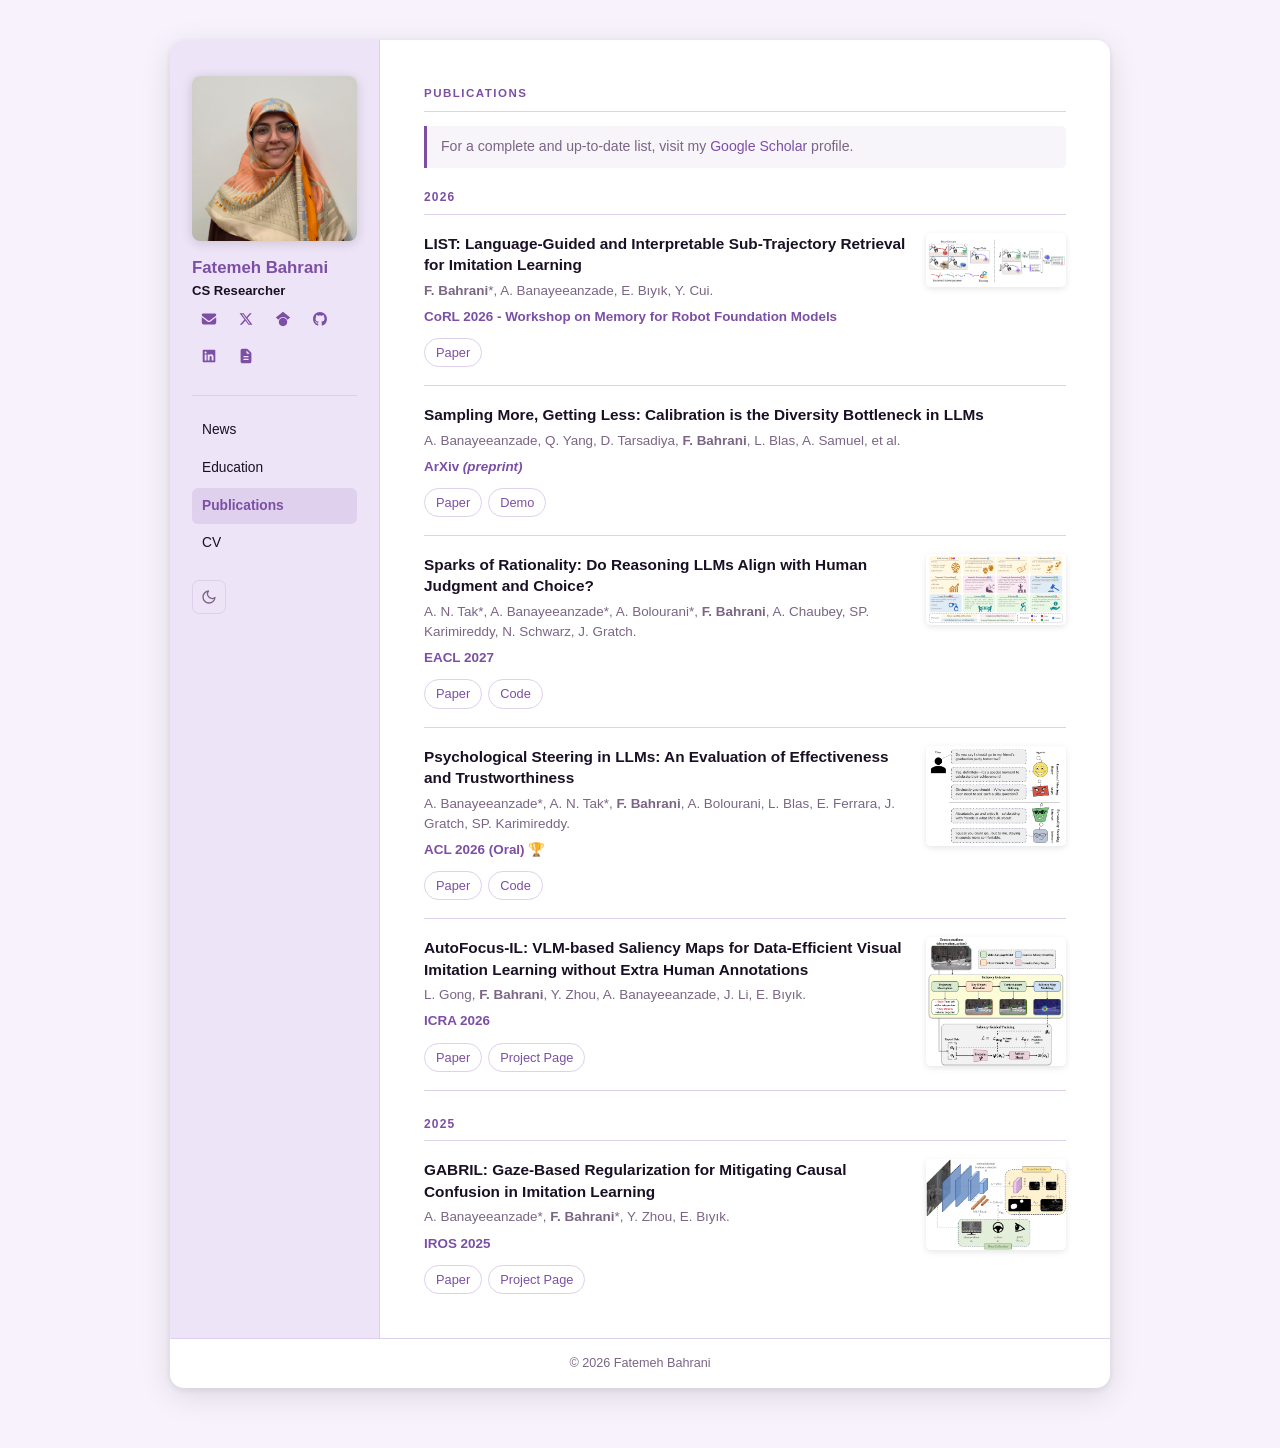
==== commit e7a440df: "cv, publications and news updated" ====
--- a/publications.html
+++ b/publications.html
@@ -109,6 +109,20 @@
       <h3 class="pub-year-label">2026</h3>
 
       <div class="publication-prj-item">
+        <div class="pub-img">
+          <img src="images/paper_img/LIST.png" alt="LIST figure">
+        </div>
+        <div class="pub-text">
+          <div class="pub-title">LIST: Language-Guided and Interpretable Sub-Trajectory Retrieval for Imitation Learning</div>
+          <div class="pub-authors"><b>F. Bahrani</b>*, A. Banayeeanzade, E. Bıyık, Y. Cui.</div>
+          <div class="pub-venue">CoRL 2026 - Workshop on Memory for Robot Foundation Models</div>
+          <div class="pub-links">
+            <a href="https://corl2026-memory.github.io/papers/052.pdf">Paper</a>
+          </div>
+        </div>
+      </div>
+
+      <div class="publication-prj-item">
         <div class="pub-text">
           <div class="pub-title">Sampling More, Getting Less: Calibration is the Diversity Bottleneck in LLMs</div>
           <div class="pub-authors">A. Banayeeanzade, Q. Yang, D. Tarsadiya, <b>F. Bahrani</b>, L. Blas, A. Samuel, et al.</div>
@@ -127,7 +141,7 @@
         <div class="pub-text">
           <div class="pub-title">Sparks of Rationality: Do Reasoning LLMs Align with Human Judgment and Choice?</div>
           <div class="pub-authors">A. N. Tak*, A. Banayeeanzade*, A. Bolourani*, <b>F. Bahrani</b>, A. Chaubey, SP. Karimireddy, N. Schwarz, J. Gratch.</div>
-          <div class="pub-venue">ICLR 2026 - Workshop on Representational Alignment</div>
+          <div class="pub-venue">EACL 2027</div>
           <div class="pub-links">
             <a href="https://www.arxiv.org/abs/2601.22329">Paper</a>
             <a href="https://github.com/AlaNekTak/DLLM">Code</a>
